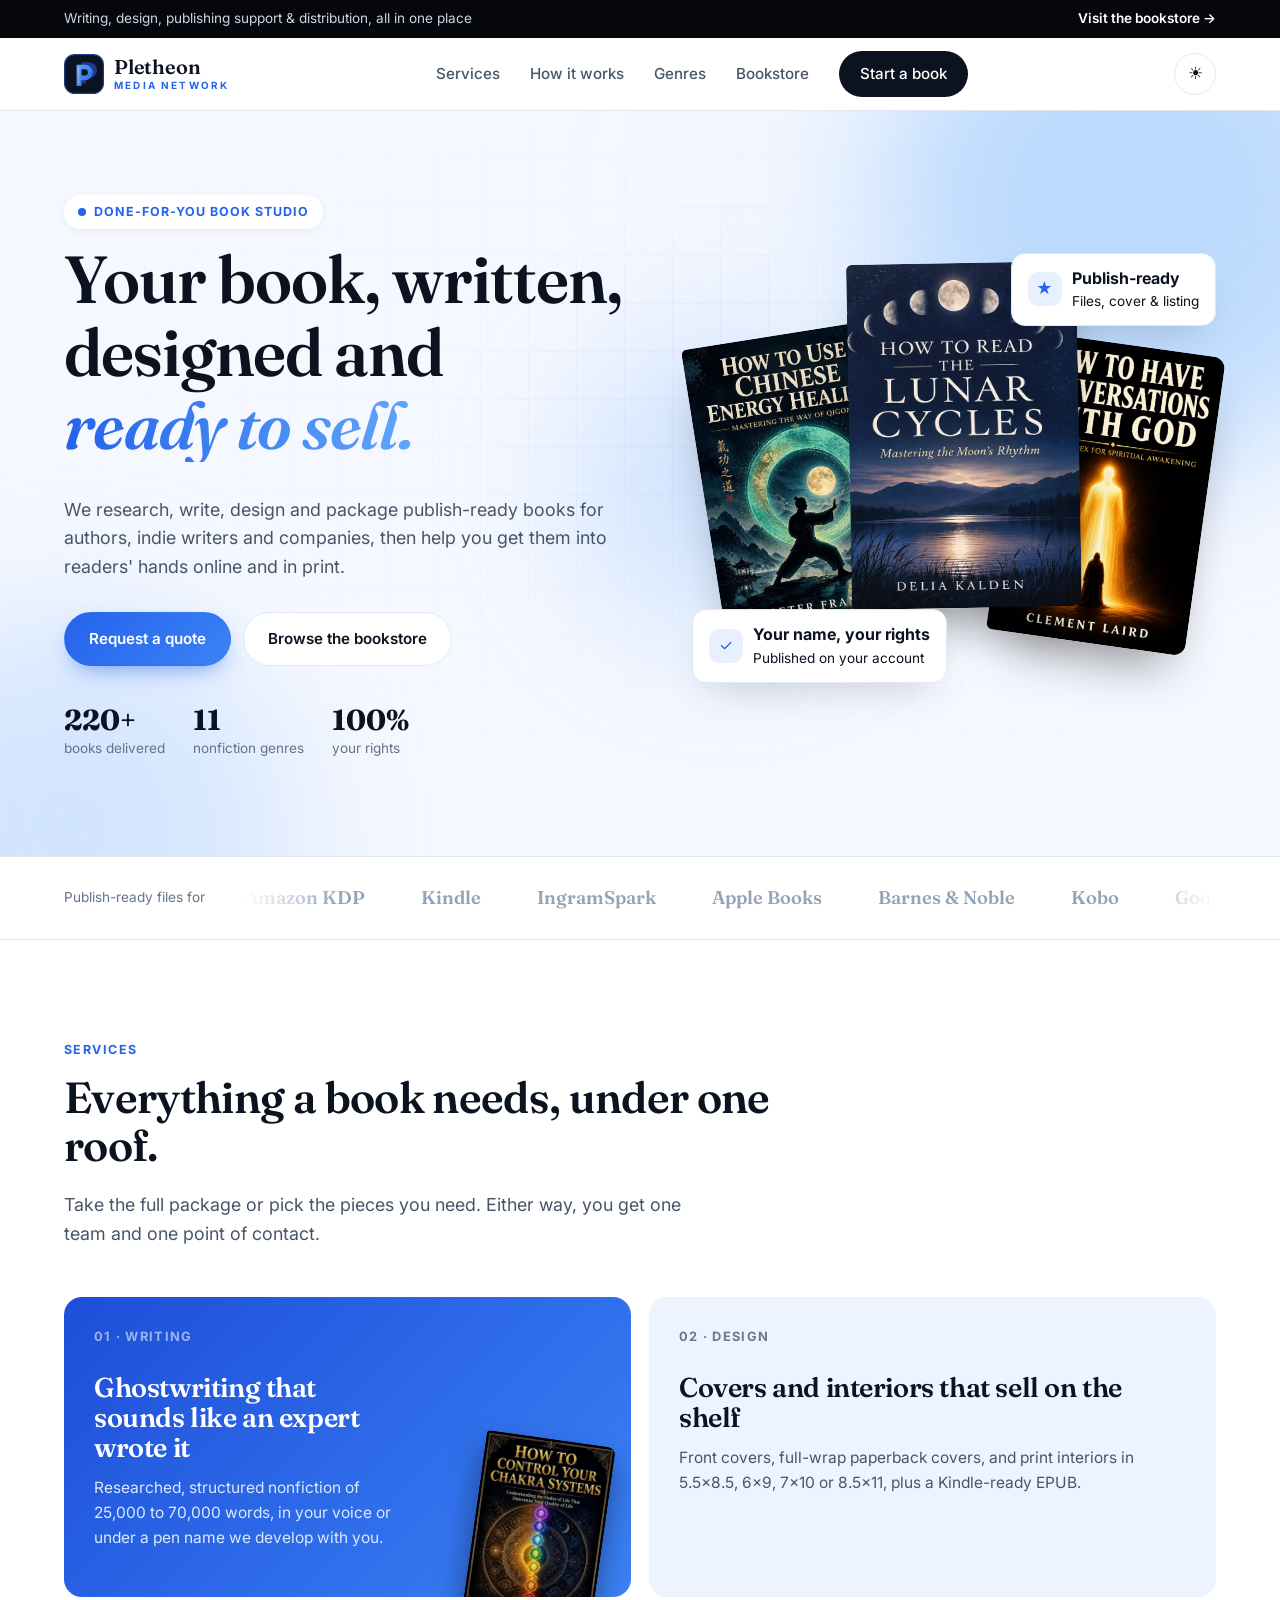
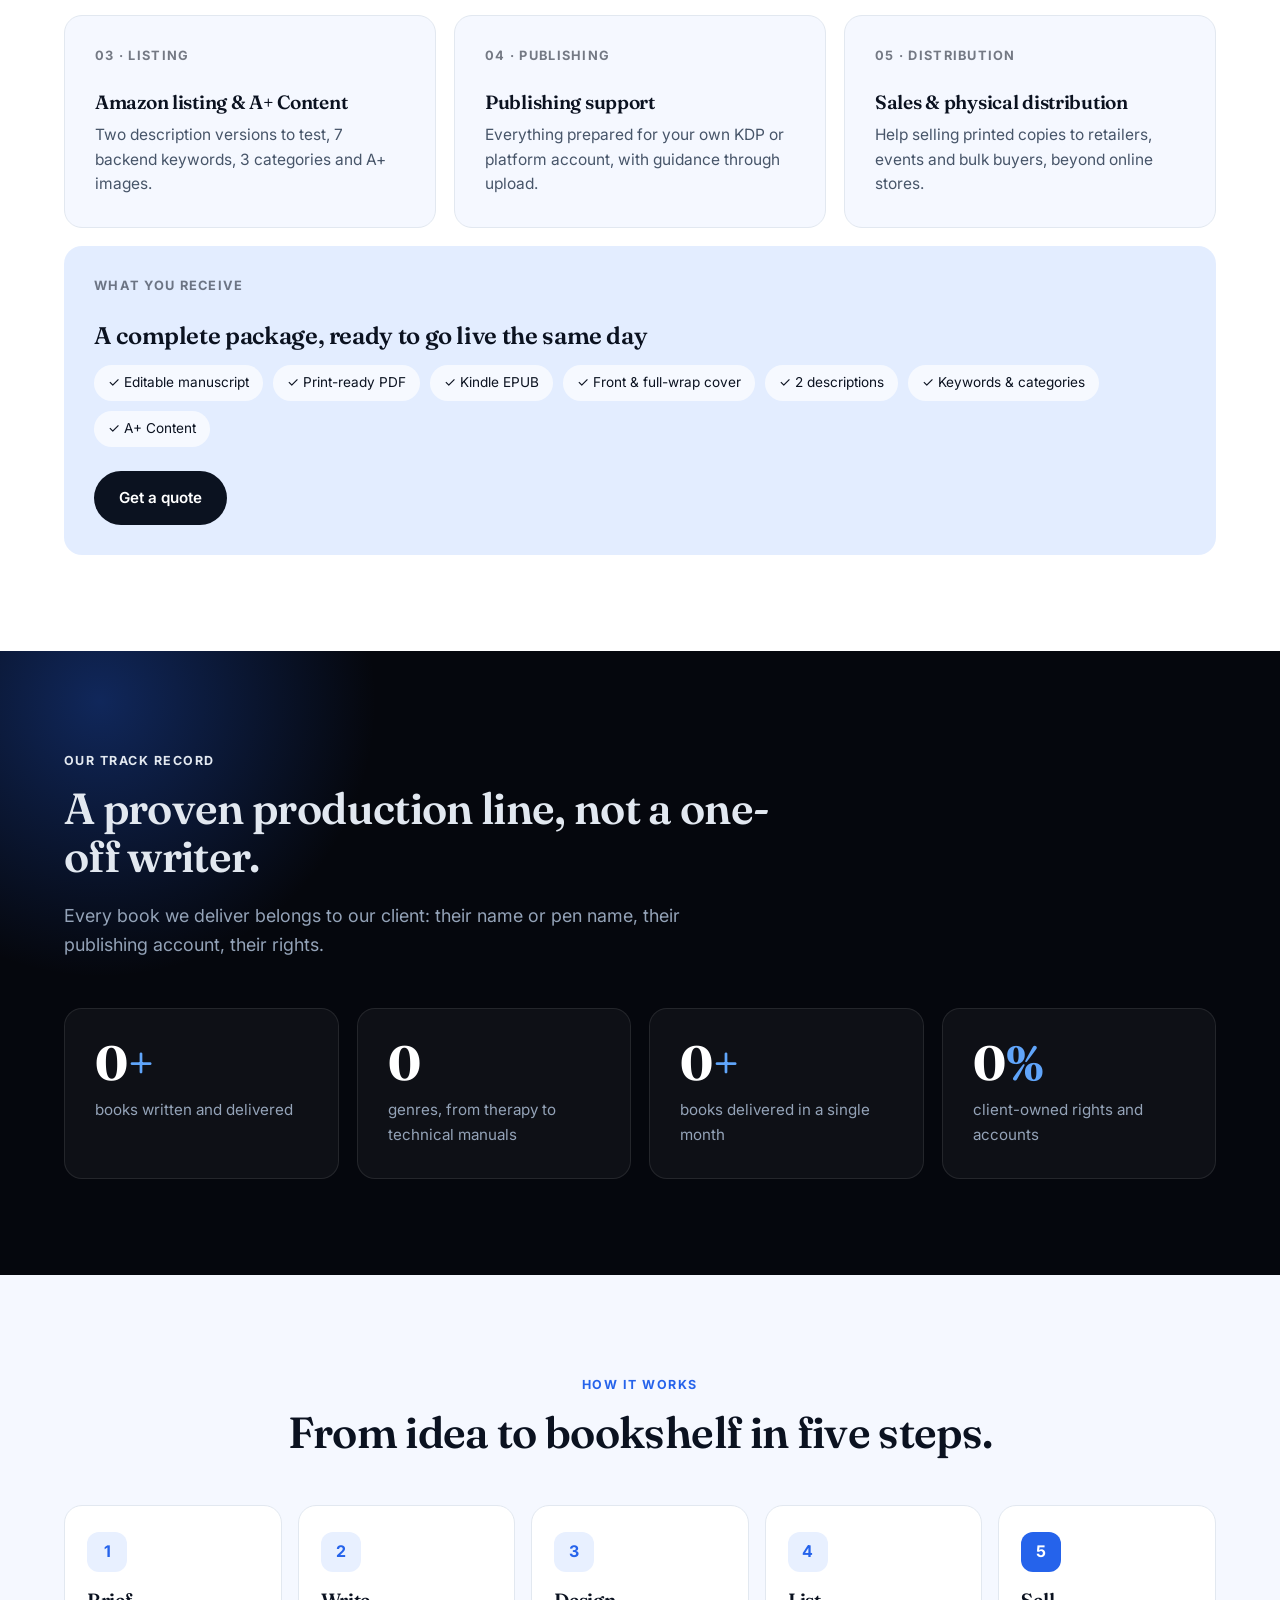
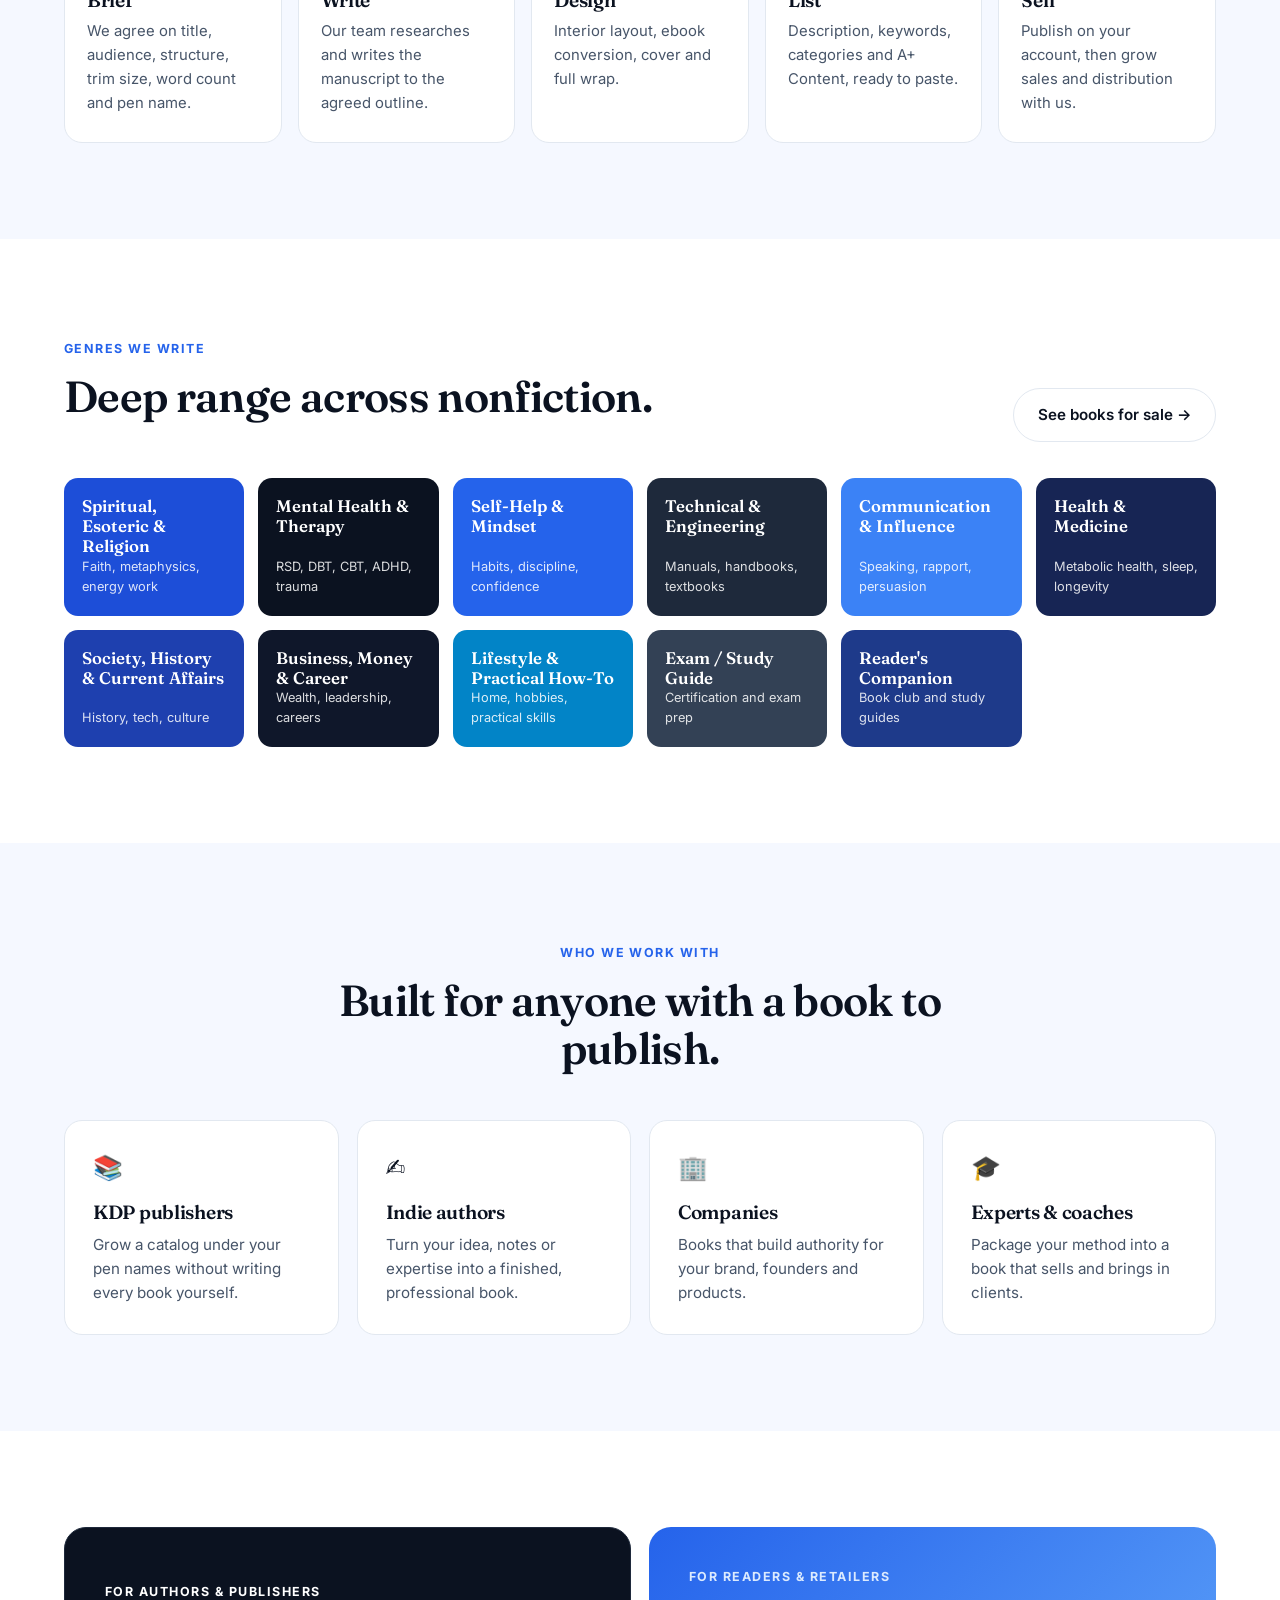
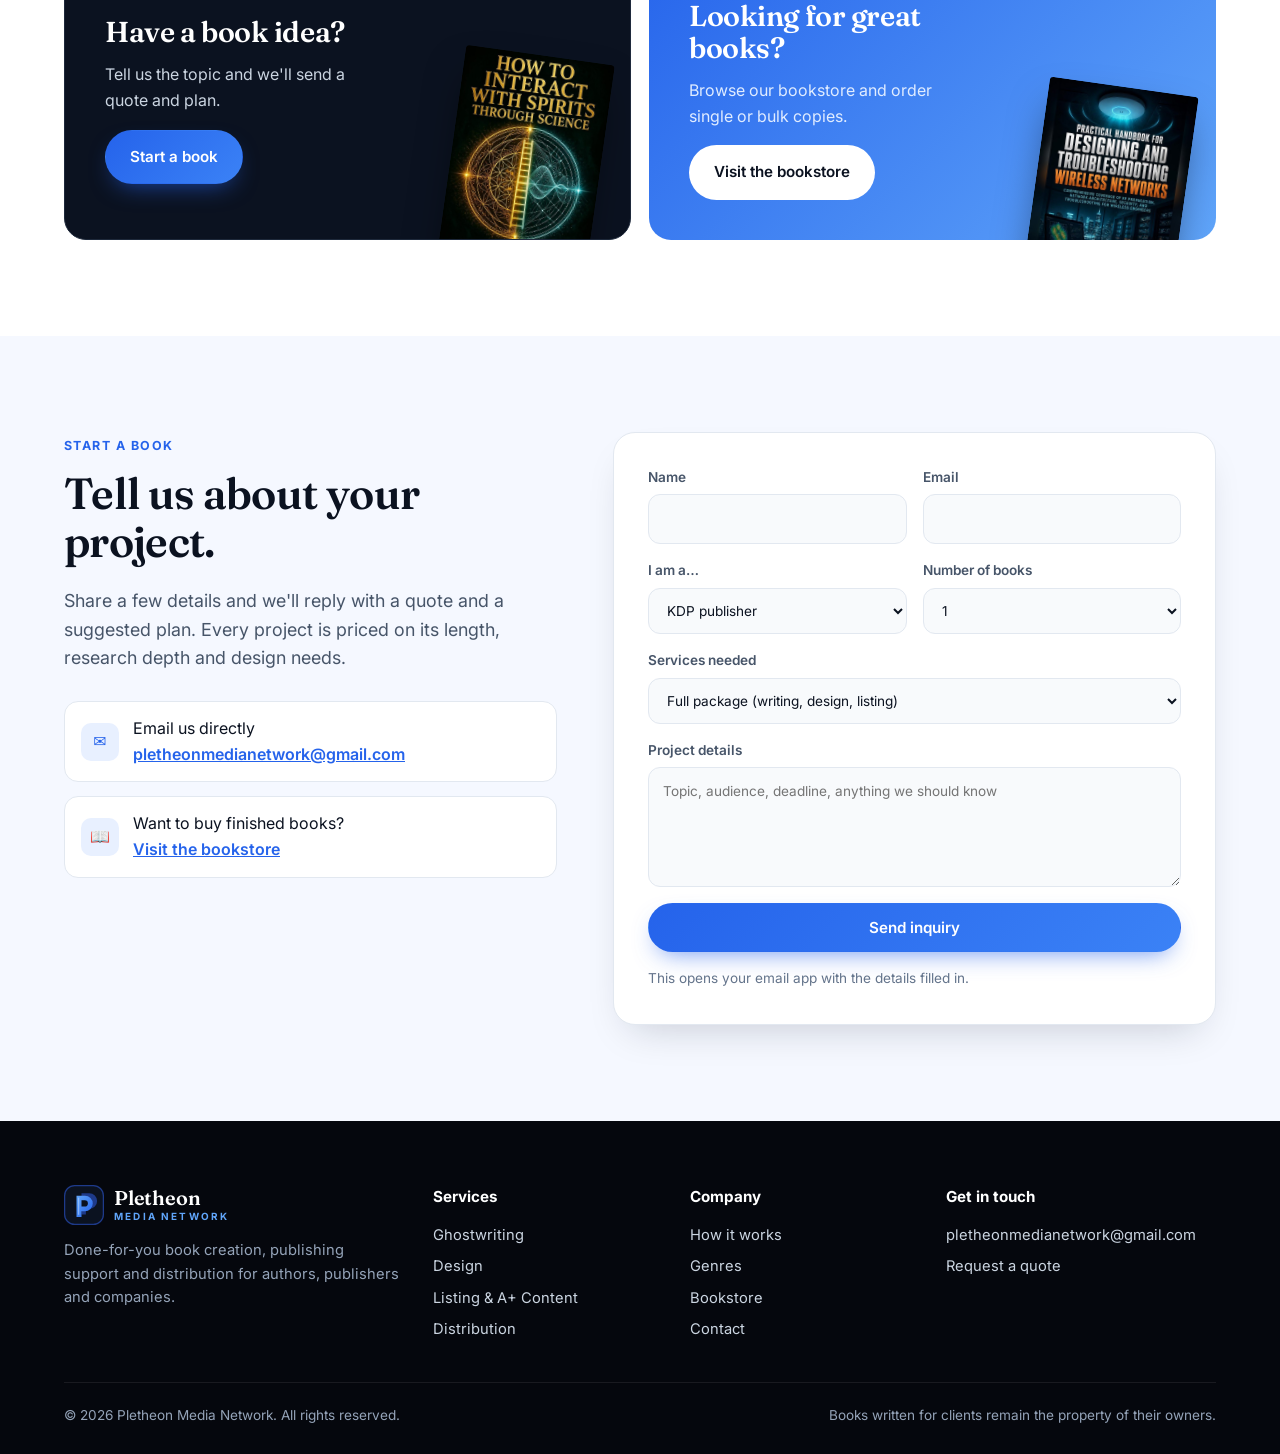
==== index.html @ ab019a37 "Pletheon Media Network website Services homepage (light/dark themes, animations) and a bookstore loc" ====
<!DOCTYPE html>
<html lang="en">
<head>
  <meta charset="utf-8">
  <meta name="viewport" content="width=device-width, initial-scale=1">
  <title>Pletheon Media Network | Done-for-you book creation, publishing &amp; distribution</title>
  <meta name="description" content="Pletheon Media Network writes, designs and prepares publish-ready books for authors, indie writers and companies, then helps sell and distribute them in print and online.">
  <link rel="icon" type="image/svg+xml" href="assets/logo.svg">
  <link rel="preconnect" href="https://fonts.googleapis.com">
  <link rel="preconnect" href="https://fonts.gstatic.com" crossorigin>
  <link href="https://fonts.googleapis.com/css2?family=Fraunces:ital,opsz,wght@0,9..144,500;0,9..144,600;1,9..144,500&family=Inter:wght@400;500;600;700&display=swap" rel="stylesheet">
  <script>(function(){try{var t=localStorage.getItem("pmn-theme");if(t)document.documentElement.setAttribute("data-theme",t);}catch(e){}})();</script>
  <link rel="stylesheet" href="assets/style.css?v=4">
</head>
<body>
<div class="topbar">
  <div class="wrap">
    <span>Writing, design, publishing support &amp; distribution, all in one place</span>
    <span class="hide-sm"><a href="books.html">Visit the bookstore →</a></span>
  </div>
</div>
<header class="site-header">
  <div class="wrap">
    <a class="brand" href="index.html"><img class="brand-logo" src="assets/logo.svg" alt="" width="40" height="40"><span class="brand-text"><b>Pletheon</b><small>Media Network</small></span></a>
    <nav class="nav">
      <a href="#services">Services</a>
      <a href="#process">How it works</a>
      <a href="#genres">Genres</a>
      <a href="books.html">Bookstore</a>
      <a class="btn btn-primary" href="#contact">Start a book</a>
    </nav>
    <div class="header-actions"><button class="theme-toggle" type="button" aria-label="Switch light or dark theme" title="Switch theme"><span class="sun">☀</span><span class="moon">☾</span></button><button class="menu-btn" aria-label="Open menu" aria-expanded="false">☰</button></div>
  </div>
</header>

<main>
  <section class="hero">
    <div class="hero-grid-bg"></div><span class="blob b1"></span><span class="blob b2"></span><span class="blob b3"></span>
    <div class="wrap hero-grid">
      <div>
        <span class="eyebrow pill"><span class="dot"></span>Done-for-you book studio</span>
        <h1>Your book, written, designed and <span class="accent">ready to sell.</span></h1>
        <p class="lead">We research, write, design and package publish-ready books for authors, indie writers and companies, then help you get them into readers' hands online and in print.</p>
        <div class="hero-actions">
          <a class="btn btn-coral" href="#contact">Request a quote</a>
          <a class="btn btn-light" href="books.html">Browse the bookstore</a>
        </div>
        <div class="hero-proof">
          <div><b><span data-count="220">220</span>+</b><span>books delivered</span></div>
          <div><b><span data-count="11">11</span></b><span>nonfiction genres</span></div>
          <div><b><span data-count="100">100</span>%</b><span>your rights</span></div>
        </div>
      </div>
      <div class="cover-stack" id="hero-covers">
        <div class="float-card float-b"><span class="ic">★</span><div><b>Publish-ready</b>Files, cover &amp; listing</div></div>
        <div class="float-card float-a"><span class="ic">✓</span><div><b>Your name, your rights</b>Published on your account</div></div>
      </div>
    </div>
  </section>

  <div class="platforms">
    <div class="wrap">
      <span class="label">Publish-ready files for</span>
      <div class="marquee"><div class="track"><span>Amazon KDP</span><span>Kindle</span><span>IngramSpark</span><span>Apple Books</span><span>Barnes &amp; Noble</span><span>Kobo</span><span>Google Play Books</span></div><div class="track" aria-hidden="true"><span>Amazon KDP</span><span>Kindle</span><span>IngramSpark</span><span>Apple Books</span><span>Barnes &amp; Noble</span><span>Kobo</span><span>Google Play Books</span></div></div>
    </div>
  </div>

  <section id="services">
    <div class="wrap">
      <div class="section-head">
        <span class="eyebrow">Services</span>
        <h2>Everything a book needs, under one roof.</h2>
        <p class="lead">Take the full package or pick the pieces you need. Either way, you get one team and one point of contact.</p>
      </div>
      <div class="bento">
        <div class="tile t1">
          <div class="tile-copy">
            <span class="num">01 · WRITING</span>
            <h3 style="font-size:1.7rem">Ghostwriting that sounds like an expert wrote it</h3>
            <p>Researched, structured nonfiction of 25,000 to 70,000 words, in your voice or under a pen name we develop with you.</p>
          </div>
          <div class="mini-covers" id="mini-covers"></div>
        </div>
        <div class="tile t2">
          <span class="num">02 · DESIGN</span>
          <h3 style="font-size:1.7rem">Covers and interiors that sell on the shelf</h3>
          <p>Front covers, full-wrap paperback covers, and print interiors in 5.5×8.5, 6×9, 7×10 or 8.5×11, plus a Kindle-ready EPUB.</p>
        </div>
        <div class="tile t3">
          <span class="num">03 · LISTING</span>
          <h3>Amazon listing &amp; A+ Content</h3>
          <p>Two description versions to test, 7 backend keywords, 3 categories and A+ images.</p>
        </div>
        <div class="tile t4">
          <span class="num">04 · PUBLISHING</span>
          <h3>Publishing support</h3>
          <p>Everything prepared for your own KDP or platform account, with guidance through upload.</p>
        </div>
        <div class="tile t5">
          <span class="num">05 · DISTRIBUTION</span>
          <h3>Sales &amp; physical distribution</h3>
          <p>Help selling printed copies to retailers, events and bulk buyers, beyond online stores.</p>
        </div>
        <div class="tile t6">
          <div>
            <span class="num">WHAT YOU RECEIVE</span>
            <h3 style="font-size:1.5rem;margin:0">A complete package, ready to go live the same day</h3>
            <div class="check-row">
              <span>✓ Editable manuscript</span><span>✓ Print-ready PDF</span><span>✓ Kindle EPUB</span><span>✓ Front &amp; full-wrap cover</span><span>✓ 2 descriptions</span><span>✓ Keywords &amp; categories</span><span>✓ A+ Content</span>
            </div>
          </div>
          <a class="btn btn-primary" href="#contact">Get a quote</a>
        </div>
      </div>
    </div>
  </section>

  <section class="section-dark" id="work">
    <div class="wrap">
      <div class="section-head">
        <span class="eyebrow" style="color:var(--gold)">Our track record</span>
        <h2>A proven production line, not a one-off writer.</h2>
        <p class="lead">Every book we deliver belongs to our client: their name or pen name, their publishing account, their rights.</p>
      </div>
      <div class="stats">
        <div class="stat"><b><span data-count="220">220</span><em>+</em></b><span>books written and delivered</span></div>
        <div class="stat"><b><span data-count="11">11</span></b><span>genres, from therapy to technical manuals</span></div>
        <div class="stat"><b><span data-count="30">30</span><em>+</em></b><span>books delivered in a single month</span></div>
        <div class="stat"><b><span data-count="100">100</span><em>%</em></b><span>client-owned rights and accounts</span></div>
      </div>
    </div>
  </section>

  <section class="section-cream" id="process">
    <div class="wrap">
      <div class="section-head center">
        <span class="eyebrow">How it works</span>
        <h2>From idea to bookshelf in five steps.</h2>
      </div>
      <div class="steps">
        <div class="step"><div class="n">1</div><h3>Brief</h3><p>We agree on title, audience, structure, trim size, word count and pen name.</p></div>
        <div class="step"><div class="n">2</div><h3>Write</h3><p>Our team researches and writes the manuscript to the agreed outline.</p></div>
        <div class="step"><div class="n">3</div><h3>Design</h3><p>Interior layout, ebook conversion, cover and full wrap.</p></div>
        <div class="step"><div class="n">4</div><h3>List</h3><p>Description, keywords, categories and A+ Content, ready to paste.</p></div>
        <div class="step"><div class="n">5</div><h3>Sell</h3><p>Publish on your account, then grow sales and distribution with us.</p></div>
      </div>
    </div>
  </section>

  <section id="genres">
    <div class="wrap">
      <div class="head-row">
        <div class="section-head">
          <span class="eyebrow">Genres we write</span>
          <h2>Deep range across nonfiction.</h2>
        </div>
        <a class="btn btn-light" href="books.html">See books for sale →</a>
      </div>
      <div class="collection" id="collection"></div>
    </div>
  </section>

  <section class="section-cream">
    <div class="wrap">
      <div class="section-head center">
        <span class="eyebrow">Who we work with</span>
        <h2>Built for anyone with a book to publish.</h2>
      </div>
      <div class="audience">
        <div class="aud"><div class="ic">📚</div><h3>KDP publishers</h3><p>Grow a catalog under your pen names without writing every book yourself.</p></div>
        <div class="aud"><div class="ic">✍️</div><h3>Indie authors</h3><p>Turn your idea, notes or expertise into a finished, professional book.</p></div>
        <div class="aud"><div class="ic">🏢</div><h3>Companies</h3><p>Books that build authority for your brand, founders and products.</p></div>
        <div class="aud"><div class="ic">🎓</div><h3>Experts &amp; coaches</h3><p>Package your method into a book that sells and brings in clients.</p></div>
      </div>
    </div>
  </section>

  <section>
    <div class="wrap promos">
      <div class="promo promo-a">
        <span class="eyebrow" style="color:var(--gold)">For authors &amp; publishers</span>
        <h3>Have a book idea?</h3>
        <p>Tell us the topic and we'll send a quote and plan.</p>
        <div><a class="btn btn-coral" href="#contact">Start a book</a></div>
        <img id="promo-a-img" alt="">
      </div>
      <div class="promo promo-b">
        <span class="eyebrow">For readers &amp; retailers</span>
        <h3>Looking for great books?</h3>
        <p>Browse our bookstore and order single or bulk copies.</p>
        <div><a class="btn btn-primary" href="books.html">Visit the bookstore</a></div>
        <img id="promo-b-img" alt="">
      </div>
    </div>
  </section>

  <section class="section-cream" id="contact">
    <div class="wrap contact-grid">
      <div>
        <span class="eyebrow">Start a book</span>
        <h2>Tell us about your project.</h2>
        <p class="lead">Share a few details and we'll reply with a quote and a suggested plan. Every project is priced on its length, research depth and design needs.</p>
        <ul class="contact-points">
          <li><span class="ic">✉</span><div>Email us directly<br><a class="js-email" href="#">email</a></div></li>
          <li><span class="ic">📖</span><div>Want to buy finished books?<br><a href="books.html">Visit the bookstore</a></div></li>
        </ul>
      </div>
      <form class="inquiry" id="inquiry">
        <div class="row2">
          <label>Name<input name="name" required autocomplete="name"></label>
          <label>Email<input name="email" type="email" required autocomplete="email"></label>
        </div>
        <div class="row2">
          <label>I am a…
            <select name="type"><option>KDP publisher</option><option>Indie author</option><option>Company</option><option>Expert / coach</option><option>Other</option></select>
          </label>
          <label>Number of books
            <select name="count"><option>1</option><option>2–5</option><option>6–20</option><option>20+</option></select>
          </label>
        </div>
        <label>Services needed
          <select name="service"><option>Full package (writing, design, listing)</option><option>Writing only</option><option>Design and formatting only</option><option>Sales and distribution</option><option>Not sure yet</option></select>
        </label>
        <label>Project details<textarea name="message" placeholder="Topic, audience, deadline, anything we should know"></textarea></label>
        <button class="btn btn-coral" type="submit">Send inquiry</button>
        <p class="form-note">This opens your email app with the details filled in.</p>
      </form>
    </div>
  </section>
</main>

<footer class="site-footer">
  <div class="wrap">
    <div class="foot-grid">
      <div>
        <a class="brand" href="index.html"><img class="brand-logo" src="assets/logo.svg" alt="" width="40" height="40"><span class="brand-text"><b>Pletheon</b><small>Media Network</small></span></a>
        <p>Done-for-you book creation, publishing support and distribution for authors, publishers and companies.</p>
      </div>
      <div><h4>Services</h4><ul><li><a href="#services">Ghostwriting</a></li><li><a href="#services">Design</a></li><li><a href="#services">Listing &amp; A+ Content</a></li><li><a href="#services">Distribution</a></li></ul></div>
      <div><h4>Company</h4><ul><li><a href="#process">How it works</a></li><li><a href="#genres">Genres</a></li><li><a href="books.html">Bookstore</a></li><li><a href="#contact">Contact</a></li></ul></div>
      <div><h4>Get in touch</h4><ul><li><a class="js-email" href="#">email</a></li><li><a href="#contact">Request a quote</a></li></ul></div>
    </div>
    <div class="foot-bottom"><span>© <span class="js-year"></span> Pletheon Media Network. All rights reserved.</span><span>Books written for clients remain the property of their owners.</span></div>
  </div>
</footer>

<script src="assets/featured.js?v=4"></script>
<script src="assets/site.js?v=4"></script>
</body>
</html>
---- assets/style.css ----
:root {
  --ink: #0b1220;
  --ink-soft: #475569;
  --muted: #64748b;
  --bg: #ffffff;
  --card: #ffffff;
  --surface: #f5f8ff;
  --line: #e2e8f0;
  --blue: #2563eb;
  --blue-dark: #1d4ed8;
  --blue-soft: #e8f0ff;
  --sky: #60a5fa;
  --tint1: #eef4ff;
  --tint2: #e3edff;
  --night: #05070d;
  --header-bg: rgba(255,255,255,.88);
  --field: #f8fafc;
  --btn-dark: #0b1220;
  --btn-dark-ink: #ffffff;
  --radius: 18px;
  --serif: "Fraunces", Georgia, "Times New Roman", serif;
  --sans: "Inter", system-ui, -apple-system, "Segoe UI", Roboto, sans-serif;
  --max: 1200px;
  --shadow: 0 18px 40px -18px rgba(15, 23, 42, .22);
  color-scheme: light;
}
[data-theme="dark"] {
  --ink: #f1f5f9;
  --ink-soft: #cbd5e1;
  --muted: #94a3b8;
  --bg: #05070d;
  --card: #0d1424;
  --surface: #0a101d;
  --line: #1e293b;
  --blue: #3b82f6;
  --blue-dark: #2563eb;
  --blue-soft: rgba(59,130,246,.14);
  --sky: #93c5fd;
  --tint1: #0f1a30;
  --tint2: #111f3a;
  --night: #000000;
  --header-bg: rgba(5,7,13,.85);
  --field: #0a101d;
  --btn-dark: #ffffff;
  --btn-dark-ink: #0b1220;
  --shadow: 0 18px 40px -18px rgba(0,0,0,.7);
  color-scheme: dark;
}
* { box-sizing: border-box; }
html { scroll-behavior: smooth; }
body { transition: background .3s, color .3s; margin: 0; font-family: var(--sans); color: var(--ink); background: var(--bg); line-height: 1.6; -webkit-font-smoothing: antialiased; }
img { max-width: 100%; display: block; }
a { color: inherit; }
.wrap { max-width: var(--max); margin: 0 auto; padding: 0 24px; }
h1, h2, h3 { font-family: var(--serif); font-weight: 600; line-height: 1.1; margin: 0 0 .5em; letter-spacing: -0.015em; }
h1 { font-size: clamp(2.5rem, 5.2vw, 4.4rem); }
h2 { font-size: clamp(1.9rem, 3.4vw, 2.8rem); }
h3 { font-size: 1.2rem; }
p { margin: 0 0 1em; }
.eyebrow { display: inline-flex; align-items: center; gap: 8px; font-size: .78rem; letter-spacing: .12em; text-transform: uppercase; color: var(--blue); font-weight: 700; margin-bottom: 14px; }
.eyebrow.pill { background: var(--card); padding: 7px 14px; border-radius: 999px; box-shadow: 0 2px 10px rgba(0,0,0,.05); letter-spacing: .08em; }
.eyebrow .dot { width: 8px; height: 8px; border-radius: 50%; background: var(--blue); }
.lead { font-size: 1.12rem; color: var(--ink-soft); max-width: 620px; }
.accent { color: var(--blue); font-style: italic; }

/* top bar + header */
.topbar { background: var(--night); color: #cbd5e1; font-size: .85rem; }
.topbar .wrap { display: flex; justify-content: space-between; gap: 16px; padding-top: 8px; padding-bottom: 8px; }
.topbar a { color: #fff; font-weight: 600; text-decoration: none; }
.site-header { position: sticky; top: 0; z-index: 30; background: var(--header-bg); backdrop-filter: blur(10px); border-bottom: 1px solid var(--line); }
.site-header .wrap { display: flex; align-items: center; justify-content: space-between; height: 72px; gap: 20px; }
.brand { display: flex; align-items: center; gap: 10px; text-decoration: none; font-family: var(--serif); font-weight: 600; font-size: 1.18rem; white-space: nowrap; }
.brand-mark { width: 36px; height: 36px; border-radius: 10px; background: var(--blue); color: #fff; display: grid; place-items: center; font-size: 1.05rem; }
.nav { display: flex; align-items: center; gap: 30px; }
.nav a { text-decoration: none; color: var(--ink-soft); font-size: .95rem; font-weight: 500; }
.nav a:hover, .nav a[aria-current="page"] { color: var(--blue); }
.menu-btn { display: none; background: none; border: 1px solid var(--line); border-radius: 10px; padding: 8px 11px; font: inherit; cursor: pointer; }

.btn { display: inline-flex; align-items: center; justify-content: center; gap: 8px; padding: 14px 24px; border-radius: 999px; font-weight: 600; font-size: .95rem; text-decoration: none; border: 1px solid transparent; cursor: pointer; transition: transform .15s, background .15s, color .15s, border-color .15s; font-family: var(--sans); }
.btn:hover { transform: translateY(-1px); }
.btn-primary { background: var(--btn-dark); color: var(--btn-dark-ink); }
.btn-primary:hover { background: var(--blue); color: #fff; }
.btn-coral { background: linear-gradient(135deg, var(--blue), #3b82f6); color: #fff; box-shadow: 0 10px 24px -10px rgba(37,99,235,.7); }
.btn-coral:hover { background: var(--blue-dark); }
.btn-light { background: var(--card); color: var(--ink); border-color: var(--line); }
.btn-light:hover { border-color: var(--ink); }
.btn-ghost { border-color: var(--ink); color: var(--ink); background: transparent; }
.btn-ghost:hover { background: var(--ink); color: var(--bg); }
.btn-sm { padding: 9px 16px; font-size: .85rem; }
.nav .btn { color: var(--btn-dark-ink); padding: 10px 20px; }

/* hero */
.hero { position: relative; overflow: hidden; background:
  radial-gradient(900px 500px at 85% 10%, var(--tint1) 0%, transparent 60%),
  radial-gradient(700px 500px at 0% 100%, var(--blue-soft) 0%, transparent 60%),
  var(--surface); padding: 84px 0 96px; }
.hero-grid { display: grid; grid-template-columns: 1.05fr .95fr; gap: 48px; align-items: center; }
.hero-actions { display: flex; gap: 12px; flex-wrap: wrap; margin-top: 30px; }
.hero-proof { display: flex; gap: 28px; margin-top: 40px; flex-wrap: wrap; }
.hero-proof div b { display: block; font-family: var(--serif); font-size: 1.8rem; line-height: 1; }
.hero-proof div span { font-size: .85rem; color: var(--muted); }
.cover-stack { position: relative; height: 470px; }
.cover-stack img { position: absolute; width: 200px; border-radius: 6px 12px 12px 6px; box-shadow: 0 30px 50px -20px rgba(0,0,0,.45), inset 4px 0 0 rgba(0,0,0,.15); transition: transform .3s; }
.cover-stack img:nth-child(1) { left: 2%; top: 90px; transform: rotate(-9deg); z-index: 1; }
.cover-stack img:nth-child(2) { left: 30%; top: 20px; transform: rotate(-1deg); z-index: 3; width: 230px; }
.cover-stack img:nth-child(3) { right: 2%; top: 100px; transform: rotate(8deg); z-index: 2; }
.cover-stack:hover img:nth-child(1) { transform: rotate(-12deg) translateX(-10px); }
.cover-stack:hover img:nth-child(3) { transform: rotate(11deg) translateX(10px); }
.float-card { position: absolute; z-index: 5; background: var(--card); border: 1px solid var(--line); border-radius: 14px; padding: 12px 16px; box-shadow: var(--shadow); font-size: .85rem; display: flex; align-items: center; gap: 10px; }
.float-card b { font-size: 1rem; display: block; }
.float-card .ic { width: 34px; height: 34px; border-radius: 10px; display: grid; place-items: center; font-size: 1rem; }
.float-a { left: 0; bottom: 30px; }
.float-a .ic { background: var(--blue-soft); color: var(--blue); }
.float-b { right: 0; top: 10px; }
.float-b .ic { background: var(--blue-soft); color: var(--blue); }

/* platform strip */
.platforms { border-bottom: 1px solid var(--line); border-top: 1px solid var(--line); background: var(--bg); overflow: hidden; }
.platforms .wrap { display: flex; align-items: center; gap: 40px; justify-content: space-between; padding-top: 26px; padding-bottom: 26px; flex-wrap: wrap; }
.platforms span.label { font-size: .85rem; color: var(--muted); }
.platforms .logos { display: flex; gap: 40px; flex-wrap: wrap; font-family: var(--serif); font-size: 1.15rem; color: #9aa0a6; font-weight: 600; }

/* sections */
section { padding: 96px 0; }
.section-cream { background: var(--surface); }
.section-dark { background: var(--night); color: #e2e8f0; }
.section-dark .lead, .section-dark p { color: #94a3b8; }
.section-head { max-width: 720px; margin-bottom: 48px; }
.section-head.center { text-align: center; margin-left: auto; margin-right: auto; }
.section-head.center .lead { margin: 0 auto; }
.head-row { display: flex; justify-content: space-between; align-items: end; gap: 24px; margin-bottom: 36px; flex-wrap: wrap; }
.head-row .section-head { margin-bottom: 0; }

/* bento services */
.bento { display: grid; grid-template-columns: repeat(6, 1fr); gap: 18px; }
.tile { border-radius: var(--radius); padding: 30px; position: relative; overflow: hidden; }
.tile p { color: var(--ink-soft); margin: 0; font-size: .97rem; }
.tile .num { font-size: .8rem; font-weight: 700; letter-spacing: .1em; opacity: .55; margin-bottom: 26px; display: block; }
.t1 { grid-column: span 3; background: linear-gradient(135deg, #1d4ed8, #3b82f6); color: #fff; min-height: 300px; }
.t1 p { color: #dbeafe; }
.t1 .mini-covers { position: absolute; right: 28px; bottom: -36px; transform: rotate(8deg); }
.t1 .mini-covers img { width: 130px; border-radius: 4px 8px 8px 4px; box-shadow: 0 18px 30px rgba(0,0,0,.4); }
.t1 .mini-covers img:nth-child(n+2) { display: none; }
.t1 .tile-copy { max-width: 60%; }
.t2 { grid-column: span 3; background: var(--tint1); }
.t3, .t4, .t5 { grid-column: span 2; background: var(--surface); border: 1px solid var(--line); }
.t6 { grid-column: span 6; background: var(--tint2); display: flex; justify-content: space-between; align-items: center; gap: 24px; flex-wrap: wrap; }
.check-row { display: flex; flex-wrap: wrap; gap: 10px; margin-top: 16px; }
.check-row span { background: rgba(255,255,255,.7); border-radius: 999px; padding: 7px 14px; font-size: .85rem; }

/* stats */
.stats { display: grid; grid-template-columns: repeat(4, 1fr); gap: 18px; }
.stat { padding: 30px; border-radius: var(--radius); background: rgba(255,255,255,.04); border: 1px solid rgba(255,255,255,.09); }
.stat b { display: block; font-family: var(--serif); font-size: 3rem; color: #fff; line-height: 1; margin-bottom: 10px; }
.stat b em { color: var(--sky); font-style: normal; }
.stat span { color: #94a3b8; font-size: .95rem; }

/* steps */
.steps { display: grid; grid-template-columns: repeat(5, 1fr); gap: 16px; }
.step { background: var(--card); border: 1px solid var(--line); border-radius: var(--radius); padding: 26px 22px; }
.step .n { width: 40px; height: 40px; border-radius: 12px; background: var(--blue-soft); color: var(--blue); font-weight: 700; display: grid; place-items: center; margin-bottom: 18px; }
.step:nth-child(2) .n { background: var(--blue-soft); color: var(--blue); }
.step:nth-child(3) .n { background: var(--blue-soft); color: var(--blue); }
.step:nth-child(4) .n { background: var(--blue-soft); color: var(--blue); }
.step:nth-child(5) .n { background: var(--blue); color: #fff; }
.step p { color: var(--ink-soft); font-size: .93rem; margin: 0; }

/* genre collection tiles */
.collection { display: grid; grid-template-columns: repeat(auto-fill, minmax(180px, 1fr)); gap: 14px; }
.coll { border-radius: 14px; padding: 18px; color: #fff; min-height: 104px; display: flex; flex-direction: column; justify-content: space-between; text-decoration: none; transition: transform .15s; }
.coll:hover { transform: translateY(-3px); }
.coll b { font-family: var(--serif); font-size: 1.05rem; line-height: 1.2; font-weight: 600; }
.coll span { font-size: .8rem; opacity: .85; }

/* audience cards */
.audience { display: grid; grid-template-columns: repeat(4, 1fr); gap: 18px; }
.aud { border-radius: var(--radius); padding: 28px; background: var(--card); border: 1px solid var(--line); }
.aud .ic { font-size: 1.5rem; margin-bottom: 14px; }
.aud p { color: var(--ink-soft); font-size: .95rem; margin: 0; }

/* promo pair */
.promos { display: grid; grid-template-columns: 1fr 1fr; gap: 18px; }
.promo { border-radius: 22px; padding: 40px; position: relative; overflow: hidden; min-height: 240px; display: flex; flex-direction: column; justify-content: center; }
.promo h3 { font-size: 1.8rem; max-width: 60%; }
.promo p { max-width: 58%; }
.promo img { position: absolute; right: 30px; bottom: -40px; width: 150px; border-radius: 4px; transform: rotate(8deg); box-shadow: 0 20px 40px -10px rgba(0,0,0,.5); }
.promo-a { background: #0b1220; color: #fff; border: 1px solid #1e293b; }
.promo-a p { color: #cbd5e1; }
.promo-b { background: linear-gradient(135deg, #2563eb, #60a5fa); color: #fff; }
.promo-b .eyebrow { color: #dbeafe; }
.promo-b .btn-primary { background: #fff; color: #0b1220; }
.promo-b p { color: #e0ecff; }

/* contact */
.contact-grid { display: grid; grid-template-columns: .9fr 1.1fr; gap: 56px; align-items: start; }
form.inquiry { background: var(--card); border-radius: 22px; padding: 34px; display: grid; gap: 16px; box-shadow: var(--shadow); border: 1px solid var(--line); }
.row2 { display: grid; grid-template-columns: 1fr 1fr; gap: 16px; }
label { font-size: .85rem; font-weight: 600; display: grid; gap: 6px; color: var(--ink-soft); }
input, select, textarea { font: inherit; font-weight: 400; padding: 13px 14px; border: 1px solid var(--line); border-radius: 12px; background: var(--field); color: var(--ink); width: 100%; }
input:focus, select:focus, textarea:focus { outline: 2px solid var(--blue); outline-offset: 1px; background: var(--card); }
textarea { min-height: 120px; resize: vertical; }
.form-note { font-size: .85rem; color: var(--muted); margin: 0; }
.contact-points { list-style: none; padding: 0; margin: 28px 0 0; display: grid; gap: 14px; }
.contact-points li { display: flex; gap: 14px; align-items: center; background: var(--card); border: 1px solid var(--line); border-radius: 14px; padding: 14px 16px; }
.contact-points .ic { width: 38px; height: 38px; border-radius: 10px; background: var(--blue-soft); color: var(--blue); display: grid; place-items: center; flex: none; }
.contact-points a { color: var(--blue); font-weight: 600; word-break: break-all; }

/* ===== bookstore ===== */
.store-banner { padding: 40px 0 0; }
.banner { background: linear-gradient(120deg, #05070d 0%, #0b1a3a 55%, #1d4ed8 100%); color: #fff; border-radius: 26px; padding: 56px; display: grid; grid-template-columns: 1.1fr .9fr; gap: 32px; align-items: center; position: relative; overflow: hidden; }
.banner::before { content: ""; position: absolute; width: 420px; height: 420px; border-radius: 50%; background: rgba(255,255,255,.06); right: -120px; top: -160px; }
.banner .eyebrow { color: var(--sky); }
.banner p { color: #cbd5e1; }
.banner-search { display: flex; background: #fff; color: #0b1220; border-radius: 999px; padding: 6px; margin-top: 22px; max-width: 480px; }
.banner-search input { border: none; background: transparent; padding: 10px 16px; }
.banner-search input:focus { outline: none; }
.banner-covers { position: relative; height: 290px; }
.banner-covers img { position: absolute; width: 150px; border-radius: 4px 10px 10px 4px; box-shadow: 0 24px 40px -16px rgba(0,0,0,.6); }
.banner-covers img:nth-child(1) { left: 0; top: 50px; transform: rotate(-8deg); }
.banner-covers img:nth-child(2) { left: 32%; top: 0; z-index: 2; width: 170px; }
.banner-covers img:nth-child(3) { right: 0; top: 56px; transform: rotate(8deg); }

.rail-wrap { position: relative; }
.rail { display: flex; gap: 18px; overflow-x: auto; scroll-snap-type: x mandatory; padding: 6px 2px 18px; scrollbar-width: thin; }
.rail a, .rail button { flex: 0 0 auto; scroll-snap-align: start; }
.rail .rail-item { width: 150px; background: none; border: none; padding: 0; cursor: pointer; text-align: left; font: inherit; color: inherit; }
.rail .rail-item img { width: 150px; aspect-ratio: 2/3; object-fit: cover; border-radius: 4px 10px 10px 4px; box-shadow: 0 14px 26px -14px rgba(0,0,0,.5); transition: transform .2s; }
.rail .rail-item:hover img { transform: translateY(-4px); }
.rail .rail-item span { display: block; font-size: .85rem; font-weight: 600; margin-top: 10px; line-height: 1.3; }
.rail .rail-item small { color: var(--muted); font-size: .78rem; }
.rail-btns { display: flex; gap: 8px; }
.rail-btns button { width: 42px; height: 42px; border-radius: 50%; border: 1px solid var(--line); background: var(--card); color: var(--ink); cursor: pointer; font-size: 1.1rem; }

.toolbar { display: flex; gap: 12px; flex-wrap: wrap; align-items: center; margin-bottom: 16px; }
.toolbar input[type="search"] { flex: 1 1 320px; background: var(--card); border-radius: 999px; padding-left: 20px; }
.toolbar select { width: auto; background: var(--card); border-radius: 999px; }
.chips { display: flex; gap: 8px; flex-wrap: wrap; margin-bottom: 26px; }
.chip { border: 1px solid var(--line); background: var(--card); padding: 8px 16px; border-radius: 999px; font: inherit; font-size: .88rem; cursor: pointer; color: var(--ink-soft); font-weight: 500; }
.chip[aria-pressed="true"] { background: var(--blue); color: #fff; border-color: var(--blue); }
.result-count { color: var(--muted); font-size: .9rem; margin-bottom: 18px; }
.book-grid { display: grid; grid-template-columns: repeat(auto-fill, minmax(220px, 1fr)); gap: 26px; }
.book { display: flex; flex-direction: column; background: transparent; border-radius: var(--radius); transition: transform .2s; }
.book .shot { background: var(--surface); border-radius: var(--radius); padding: 22px 26px; display: grid; place-items: center; position: relative; }
.book:nth-child(4n+2) .shot { background: var(--blue-soft); }
.book:nth-child(4n+3) .shot { background: var(--tint1); }
.book:nth-child(4n+4) .shot { background: var(--tint2); }
.book .badge { position: absolute; top: 12px; left: 12px; background: var(--blue); color: #fff; font-size: .7rem; font-weight: 700; padding: 4px 10px; border-radius: 999px; letter-spacing: .04em; }
.cover-img { width: 100%; aspect-ratio: 2 / 3; object-fit: cover; border-radius: 3px 8px 8px 3px; box-shadow: 0 18px 30px -14px rgba(0,0,0,.5); transition: transform .2s; }
.book:hover .cover-img { transform: translateY(-5px) rotate(-1deg); }
.cover { aspect-ratio: 2 / 3; width: 100%; padding: 18px 14px; display: flex; flex-direction: column; justify-content: space-between; color: #fff; border-radius: 3px 8px 8px 3px; box-shadow: 0 18px 30px -14px rgba(0,0,0,.5); }
.cover .c-genre { font-size: .62rem; letter-spacing: .14em; text-transform: uppercase; opacity: .8; }
.cover .c-title { font-family: var(--serif); font-size: 1.05rem; line-height: 1.2; font-weight: 600; }
.cover .c-author { font-size: .72rem; letter-spacing: .08em; text-transform: uppercase; opacity: .9; }
.book-body { padding: 16px 4px 4px; display: flex; flex-direction: column; gap: 4px; flex: 1; }
.book-body .genre { font-size: .72rem; color: var(--blue); font-weight: 700; letter-spacing: .08em; text-transform: uppercase; }
.book-body h3 { font-size: 1.08rem; margin: 2px 0; line-height: 1.25; }
.book-body .by { font-size: .85rem; color: var(--muted); }
.book-body .sub { font-size: .86rem; color: var(--ink-soft); display: -webkit-box; -webkit-line-clamp: 2; -webkit-box-orient: vertical; overflow: hidden; }
.book-body .actions { display: flex; justify-content: space-between; align-items: center; margin-top: auto; padding-top: 12px; }
.book-body .actions .fmt { font-size: .78rem; color: var(--muted); }
.empty { padding: 48px; text-align: center; color: var(--muted); border: 1px dashed var(--line); border-radius: var(--radius); grid-column: 1 / -1; }

.perks { display: grid; grid-template-columns: repeat(4, 1fr); gap: 18px; }
.perk { display: flex; gap: 14px; align-items: center; padding: 20px; border-radius: 16px; background: var(--surface); }
.perk .ic { width: 44px; height: 44px; border-radius: 12px; background: var(--card); display: grid; place-items: center; font-size: 1.2rem; flex: none; }
.perk b { display: block; font-size: .95rem; }
.perk span { font-size: .82rem; color: var(--muted); }

dialog { background: var(--card); color: var(--ink); border: none; border-radius: 22px; padding: 0; max-width: 560px; width: calc(100% - 32px); box-shadow: 0 30px 80px rgba(0,0,0,.25); }
dialog::backdrop { background: rgba(14,21,19,.6); }
dialog .dlg { padding: 28px; display: grid; gap: 14px; }
dialog .dlg-head { display: flex; gap: 16px; align-items: center; }
dialog .dlg-head img { width: 70px; border-radius: 3px 6px 6px 3px; box-shadow: 0 10px 20px -8px rgba(0,0,0,.4); }
dialog .close { position: absolute; right: 18px; top: 14px; background: none; border: none; font-size: 1.6rem; cursor: pointer; color: var(--muted); }

/* footer */
.site-footer { background: var(--night); color: #94a3b8; padding: 64px 0 28px; font-size: .92rem; }
.foot-grid { display: grid; grid-template-columns: 1.5fr 1fr 1fr 1.2fr; gap: 32px; margin-bottom: 40px; }
.site-footer h4 { color: #fff; font-size: .95rem; margin: 0 0 14px; font-family: var(--sans); }
.site-footer ul { list-style: none; padding: 0; margin: 0; display: grid; gap: 8px; }
.site-footer a { text-decoration: none; color: #cbd5e1; }
.site-footer a:hover { color: #fff; }
.site-footer .brand { color: #fff; margin-bottom: 14px; }
.foot-bottom { border-top: 1px solid rgba(255,255,255,.08); padding-top: 22px; display: flex; justify-content: space-between; gap: 16px; flex-wrap: wrap; font-size: .85rem; }

@media (max-width: 1000px) {
  .hero-grid, .contact-grid, .banner { grid-template-columns: 1fr; }
  .cover-stack { height: 400px; max-width: 520px; }
  .stats, .audience, .perks { grid-template-columns: repeat(2, 1fr); }
  .steps { grid-template-columns: repeat(2, 1fr); }
  .t1, .t2 { grid-column: span 6; }
  .t3, .t4, .t5 { grid-column: span 3; }
  .t5 { grid-column: span 6; }
  .foot-grid { grid-template-columns: 1fr 1fr; }
  .promos { grid-template-columns: 1fr; }
  .banner-covers { height: 260px; max-width: 460px; }
}
@media (max-width: 680px) {
  .topbar .hide-sm { display: none; }
  .nav { display: none; position: absolute; top: 72px; left: 0; right: 0; background: var(--bg); flex-direction: column; padding: 20px; border-bottom: 1px solid var(--line); gap: 16px; align-items: stretch; }
  .nav.open { display: flex; }
  .menu-btn { display: block; }
  section { padding: 64px 0; }
  .hero { padding: 48px 0 56px; }
  .cover-stack { height: 330px; }
  .cover-stack img { width: 140px; }
  .cover-stack img:nth-child(2) { width: 160px; left: 26%; }
  .float-card { display: none; }
  .stats, .audience, .steps, .row2, .perks { grid-template-columns: 1fr; }
  .t3, .t4, .t5 { grid-column: span 6; }
  .t1 .tile-copy { max-width: 100%; }
  .t1 .mini-covers { display: none; }
  .promo { padding: 28px; }
  .promo h3, .promo p { max-width: 100%; }
  .promo img { display: none; }
  .banner { padding: 32px 24px; }
  .banner-covers { height: 210px; }
  .banner-covers img { width: 110px; }
  .banner-covers img:nth-child(2) { width: 124px; }
  .book-grid { grid-template-columns: repeat(2, 1fr); gap: 14px; }
  .book .shot { padding: 14px; }
  .book-body h3 { font-size: .95rem; }
  .book-body .actions { flex-direction: column; align-items: stretch; gap: 6px; }
  .foot-grid { grid-template-columns: 1fr; }
}

/* ===== theme toggle ===== */
.theme-toggle { width: 42px; height: 42px; border-radius: 50%; border: 1px solid var(--line); background: var(--card); color: var(--ink); cursor: pointer; display: grid; place-items: center; font-size: 1.05rem; transition: transform .3s, background .3s; flex: none; }
.theme-toggle:hover { transform: rotate(20deg); }
.theme-toggle .moon { display: none; }
[data-theme="dark"] .theme-toggle .sun { display: none; }
[data-theme="dark"] .theme-toggle .moon { display: inline; }
.header-actions { display: flex; align-items: center; gap: 10px; }
.accent { background: linear-gradient(90deg, var(--blue), var(--sky)); -webkit-background-clip: text; background-clip: text; color: transparent; }
[data-theme="dark"] .section-cream, [data-theme="dark"] .t3, [data-theme="dark"] .t4, [data-theme="dark"] .t5 { background: var(--surface); }
[data-theme="dark"] .t2 { background: var(--tint2); }
[data-theme="dark"] .t6 { background: var(--tint1); }
[data-theme="dark"] .check-row span { background: rgba(255,255,255,.06); }
[data-theme="dark"] .hero { background: var(--bg); }
[data-theme="dark"] .platforms .logos { color: #475569; }
[data-theme="dark"] .float-card { color: var(--ink); }

/* ===== animated hero background ===== */
.hero { isolation: isolate; }
.hero .blob { position: absolute; border-radius: 50%; filter: blur(70px); opacity: .55; z-index: -1; animation: drift 18s ease-in-out infinite alternate; }
.hero .b1 { width: 520px; height: 520px; background: #93c5fd; right: -120px; top: -160px; }
.hero .b2 { width: 420px; height: 420px; background: #bfdbfe; left: -140px; bottom: -180px; animation-delay: -6s; }
.hero .b3 { width: 300px; height: 300px; background: #60a5fa; left: 45%; top: 30%; opacity: .25; animation-duration: 24s; }
[data-theme="dark"] .hero .b1 { background: #1d4ed8; opacity: .45; }
[data-theme="dark"] .hero .b2 { background: #1e3a8a; opacity: .5; }
[data-theme="dark"] .hero .b3 { background: #3b82f6; opacity: .2; }
.hero-grid-bg { position: absolute; inset: 0; z-index: -1; background-image: linear-gradient(var(--line) 1px, transparent 1px), linear-gradient(90deg, var(--line) 1px, transparent 1px); background-size: 48px 48px; mask-image: radial-gradient(ellipse at 60% 40%, #000 0%, transparent 70%); -webkit-mask-image: radial-gradient(ellipse at 60% 40%, #000 0%, transparent 70%); opacity: .5; }
@keyframes drift { 0% { transform: translate(0,0) scale(1); } 50% { transform: translate(40px,-30px) scale(1.08); } 100% { transform: translate(-30px,40px) scale(.95); } }

/* floating covers and cards */
.cover-stack img:nth-child(1) { animation: float1 7s ease-in-out infinite; }
.cover-stack img:nth-child(2) { animation: float2 6s ease-in-out infinite; }
.cover-stack img:nth-child(3) { animation: float3 8s ease-in-out infinite; }
@keyframes float1 { 0%,100% { transform: rotate(-9deg) translateY(0); } 50% { transform: rotate(-7deg) translateY(-14px); } }
@keyframes float2 { 0%,100% { transform: rotate(-1deg) translateY(0); } 50% { transform: rotate(1deg) translateY(-18px); } }
@keyframes float3 { 0%,100% { transform: rotate(8deg) translateY(0); } 50% { transform: rotate(6deg) translateY(-12px); } }
.float-card { animation: bob 5s ease-in-out infinite; }
.float-a { animation-delay: -2.5s; }
@keyframes bob { 0%,100% { transform: translateY(0); } 50% { transform: translateY(-8px); } }

/* headline word reveal */
.hero h1 .w { display: inline-block; opacity: 0; transform: translateY(24px); animation: wordIn .7s cubic-bezier(.2,.7,.2,1) forwards; }
@keyframes wordIn { to { opacity: 1; transform: none; } }
.hero .fade-in { opacity: 0; animation: wordIn .8s ease forwards; }

/* scroll reveal */
.reveal { opacity: 0; transform: translateY(32px); transition: opacity .8s cubic-bezier(.2,.7,.2,1), transform .8s cubic-bezier(.2,.7,.2,1); transition-delay: var(--d, 0s); }
.reveal.in { opacity: 1; transform: none; }

/* marquee */
.marquee { display: flex; overflow: hidden; flex: 1; mask-image: linear-gradient(90deg, transparent, #000 10%, #000 90%, transparent); -webkit-mask-image: linear-gradient(90deg, transparent, #000 10%, #000 90%, transparent); }
.marquee .track { display: flex; gap: 56px; padding-right: 56px; flex: none; animation: marquee 22s linear infinite; font-family: var(--serif); font-size: 1.15rem; color: #94a3b8; font-weight: 600; white-space: nowrap; }
@keyframes marquee { to { transform: translateX(-100%); } }

/* button shine */
.btn-coral { position: relative; overflow: hidden; }
.btn-coral::after { content: ""; position: absolute; top: 0; left: -60%; width: 40%; height: 100%; background: linear-gradient(90deg, transparent, rgba(255,255,255,.45), transparent); transform: skewX(-20deg); animation: shine 4s ease-in-out infinite; }
@keyframes shine { 0%, 70% { left: -60%; } 100% { left: 130%; } }

/* card hover lift */
.tile, .step, .aud, .coll, .stat { transition: transform .3s, box-shadow .3s; }
.tile:hover, .step:hover, .aud:hover, .stat:hover { transform: translateY(-6px); box-shadow: var(--shadow); }
.step .n { transition: transform .4s; }
.step:hover .n { transform: rotate(-8deg) scale(1.1); }

/* pulsing dot */
.eyebrow .dot { background: var(--blue); box-shadow: 0 0 0 0 rgba(37,99,235,.6); animation: pulse 2s infinite; }
@keyframes pulse { 70% { box-shadow: 0 0 0 10px rgba(37,99,235,0); } 100% { box-shadow: 0 0 0 0 rgba(37,99,235,0); } }

/* stats glow */
.section-dark { position: relative; overflow: hidden; }
.section-dark::before { content: ""; position: absolute; width: 600px; height: 600px; border-radius: 50%; background: radial-gradient(circle, rgba(37,99,235,.35), transparent 65%); left: -200px; top: -250px; animation: drift 20s ease-in-out infinite alternate; }
.section-dark .wrap { position: relative; }

@media (prefers-reduced-motion: reduce) {
  *, *::before, *::after { animation: none !important; transition: none !important; }
  .reveal, .hero h1 .w, .hero .fade-in { opacity: 1 !important; transform: none !important; }
}
.stat b [data-count], .hero-proof b [data-count] { font: inherit; color: inherit; display: inline; }
.hero-proof b { color: var(--ink); }

/* logo */
.brand-logo { width: 40px; height: 40px; flex: none; transition: transform .4s cubic-bezier(.2,.7,.2,1); }
.brand:hover .brand-logo { transform: rotate(-8deg) scale(1.06); }
.brand-text { display: flex; flex-direction: column; line-height: 1; }
.brand-text b { font-family: var(--serif); font-weight: 600; font-size: 1.25rem; letter-spacing: -.01em; }
.brand-text small { font-family: var(--sans); font-size: .62rem; font-weight: 700; letter-spacing: .22em; text-transform: uppercase; color: var(--blue); margin-top: 4px; }
.site-footer .brand-text small { color: #60a5fa; }

/* ===== bookstore lock screen ===== */
.gate { min-height: calc(100vh - 140px); display: grid; place-items: center; padding: 48px 20px; background:
  radial-gradient(600px 400px at 80% 0%, var(--blue-soft), transparent 70%),
  radial-gradient(500px 400px at 0% 100%, var(--tint2), transparent 70%), var(--bg); }
.gate[hidden] { display: none; }
.gate-card { width: 100%; max-width: 460px; background: var(--card); border: 1px solid var(--line); border-radius: 24px; padding: 40px 34px; box-shadow: var(--shadow); text-align: center; }
.gate-card img { margin: 0 auto 18px; }
.gate-card h1 { font-size: 1.9rem; }
.gate-card p { color: var(--ink-soft); }
.gate-card form { display: flex; gap: 10px; margin: 22px 0 10px; }
.gate-card input { flex: 1; text-align: center; letter-spacing: .08em; font-size: 1.05rem; }
.gate-msg { min-height: 1.4em; font-size: .9rem; color: #dc2626 !important; margin: 0 0 6px; }
.gate-card.shake { animation: shake .4s; }
@keyframes shake { 20%,60% { transform: translateX(-8px); } 40%,80% { transform: translateX(8px); } }
@media (max-width: 480px) { .gate-card form { flex-direction: column; } }
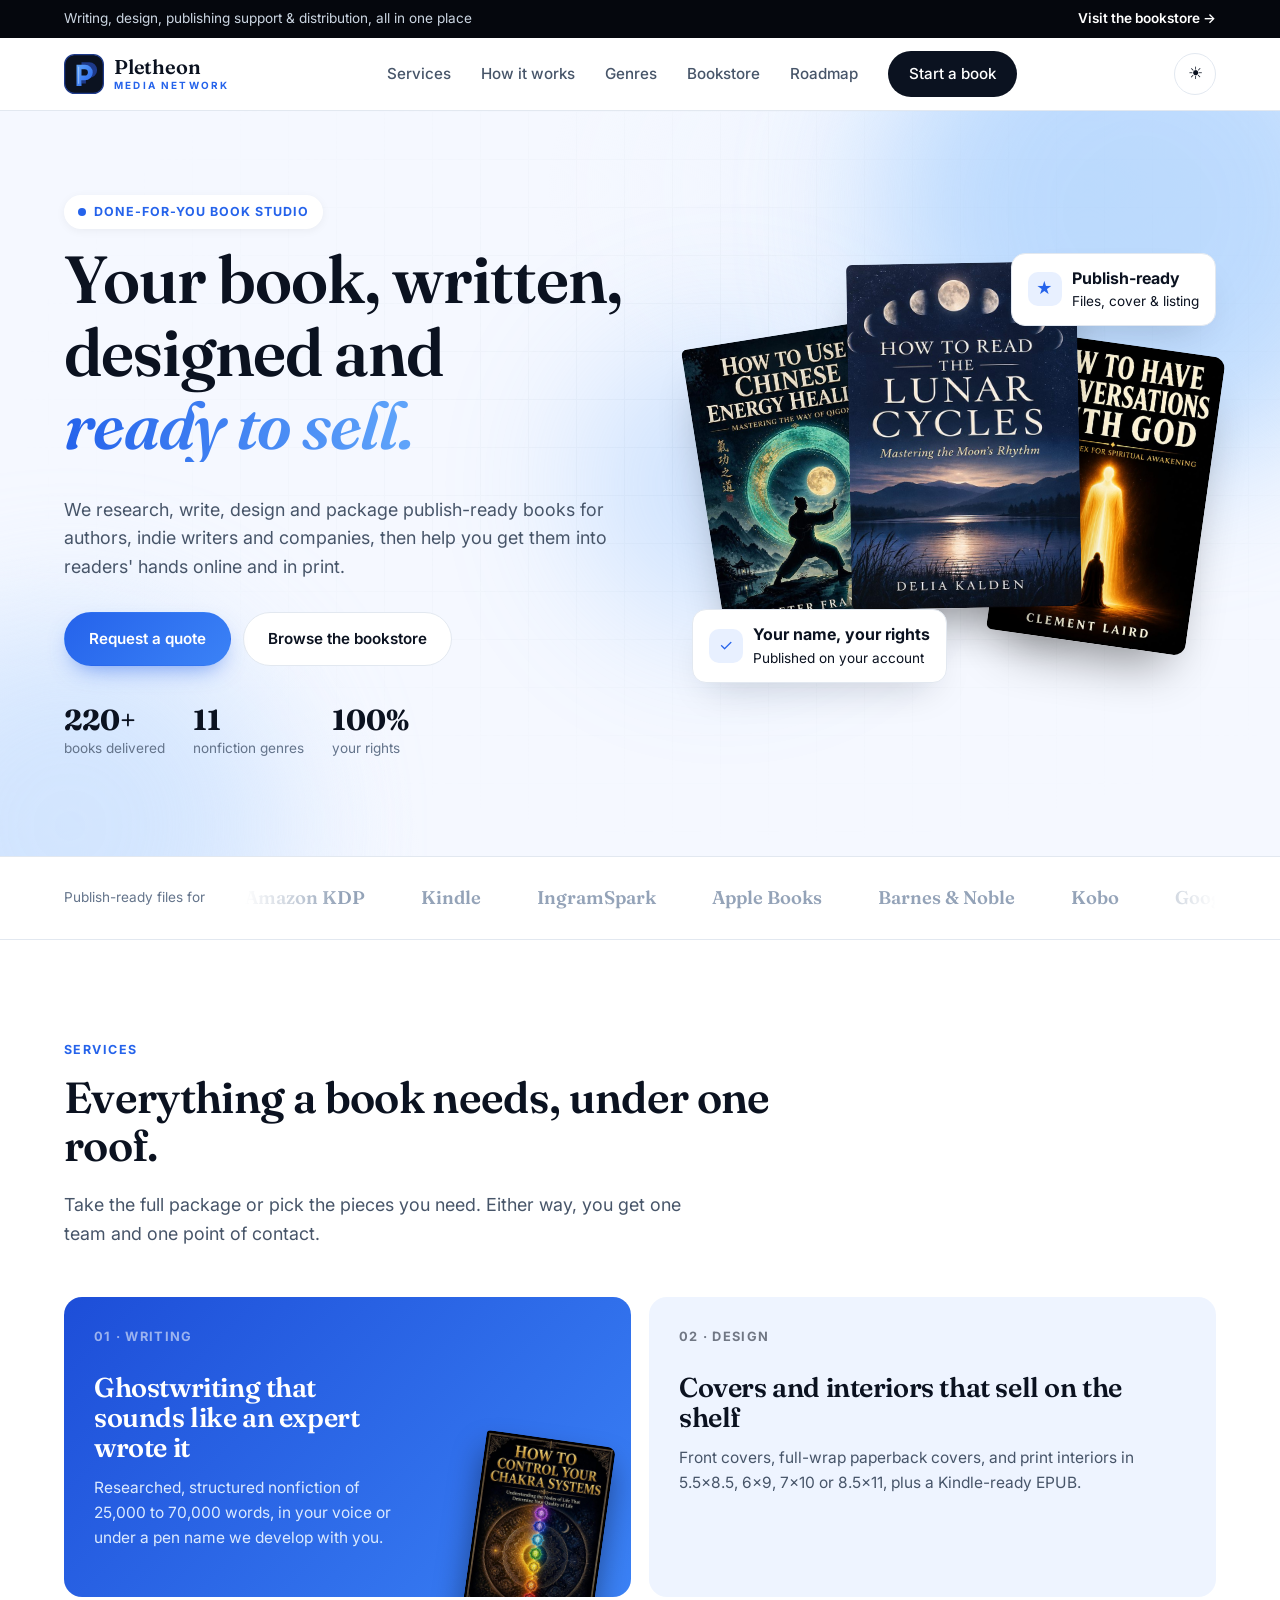
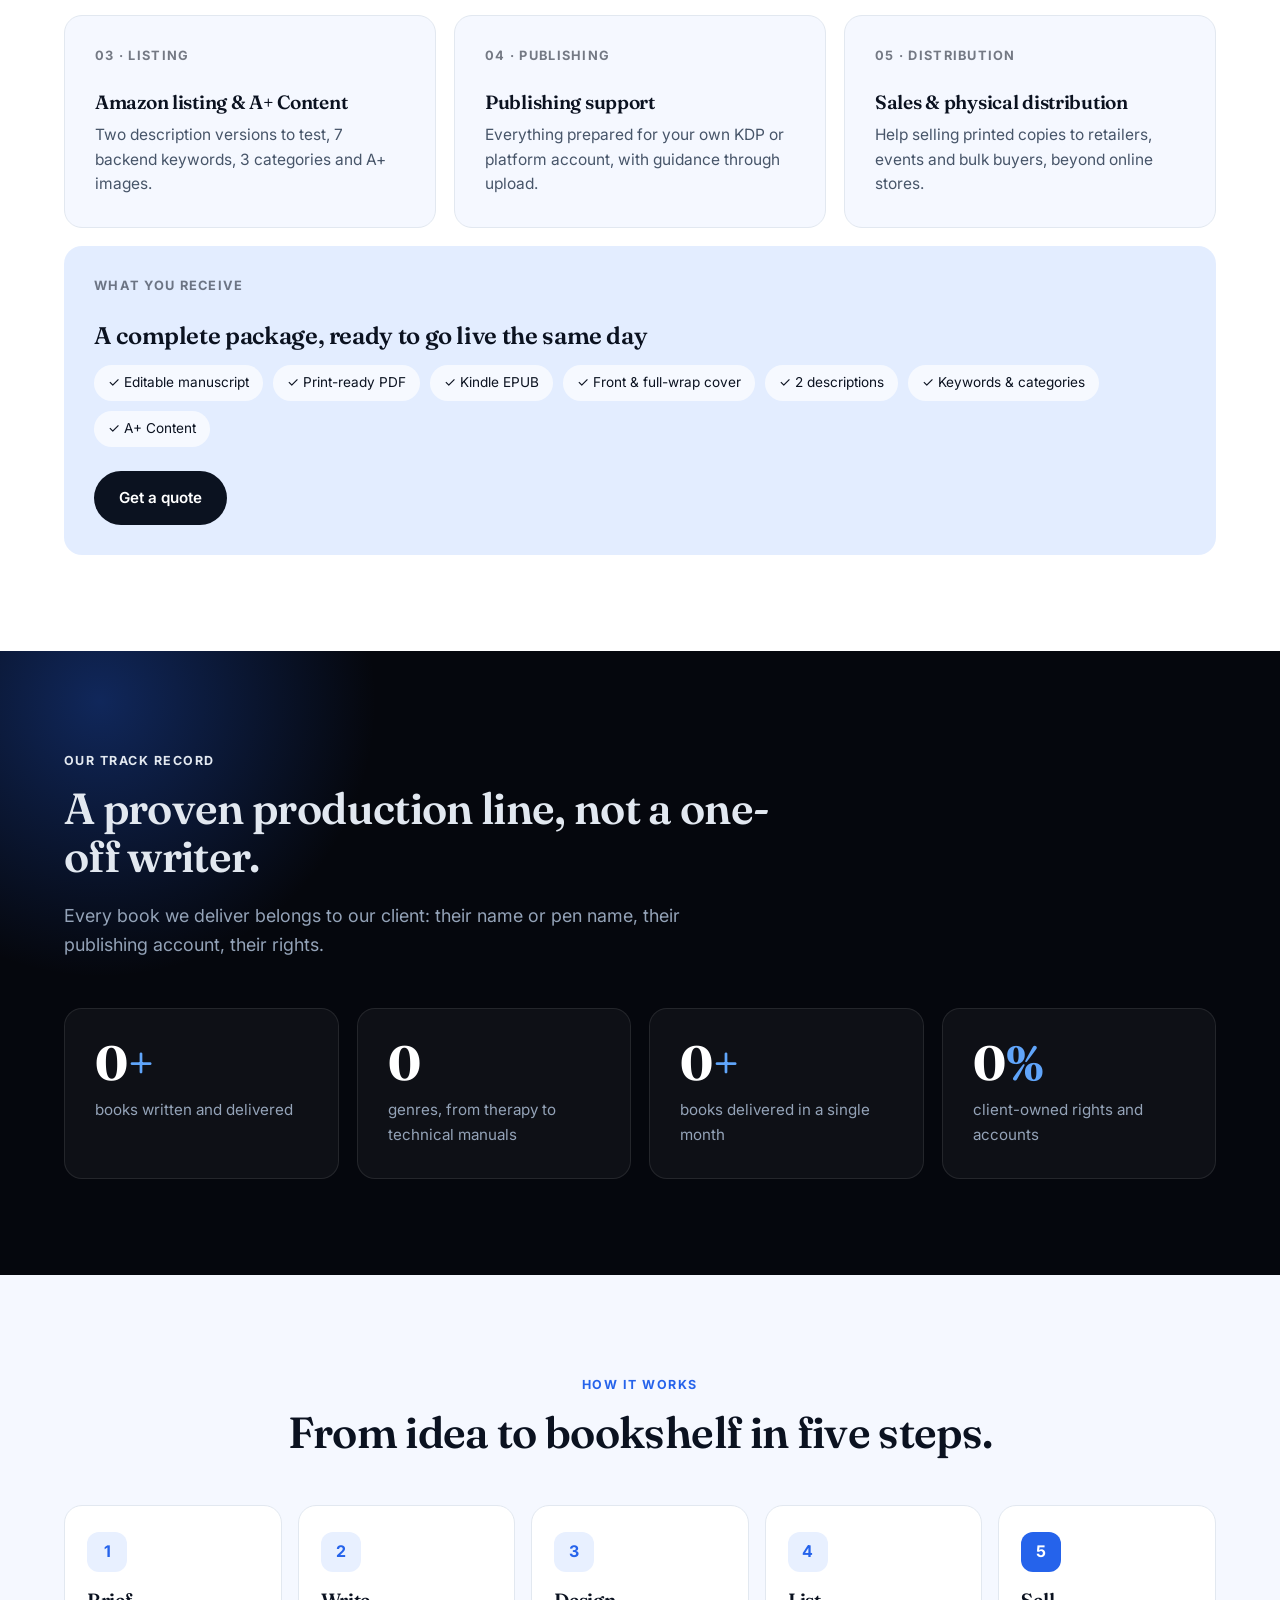
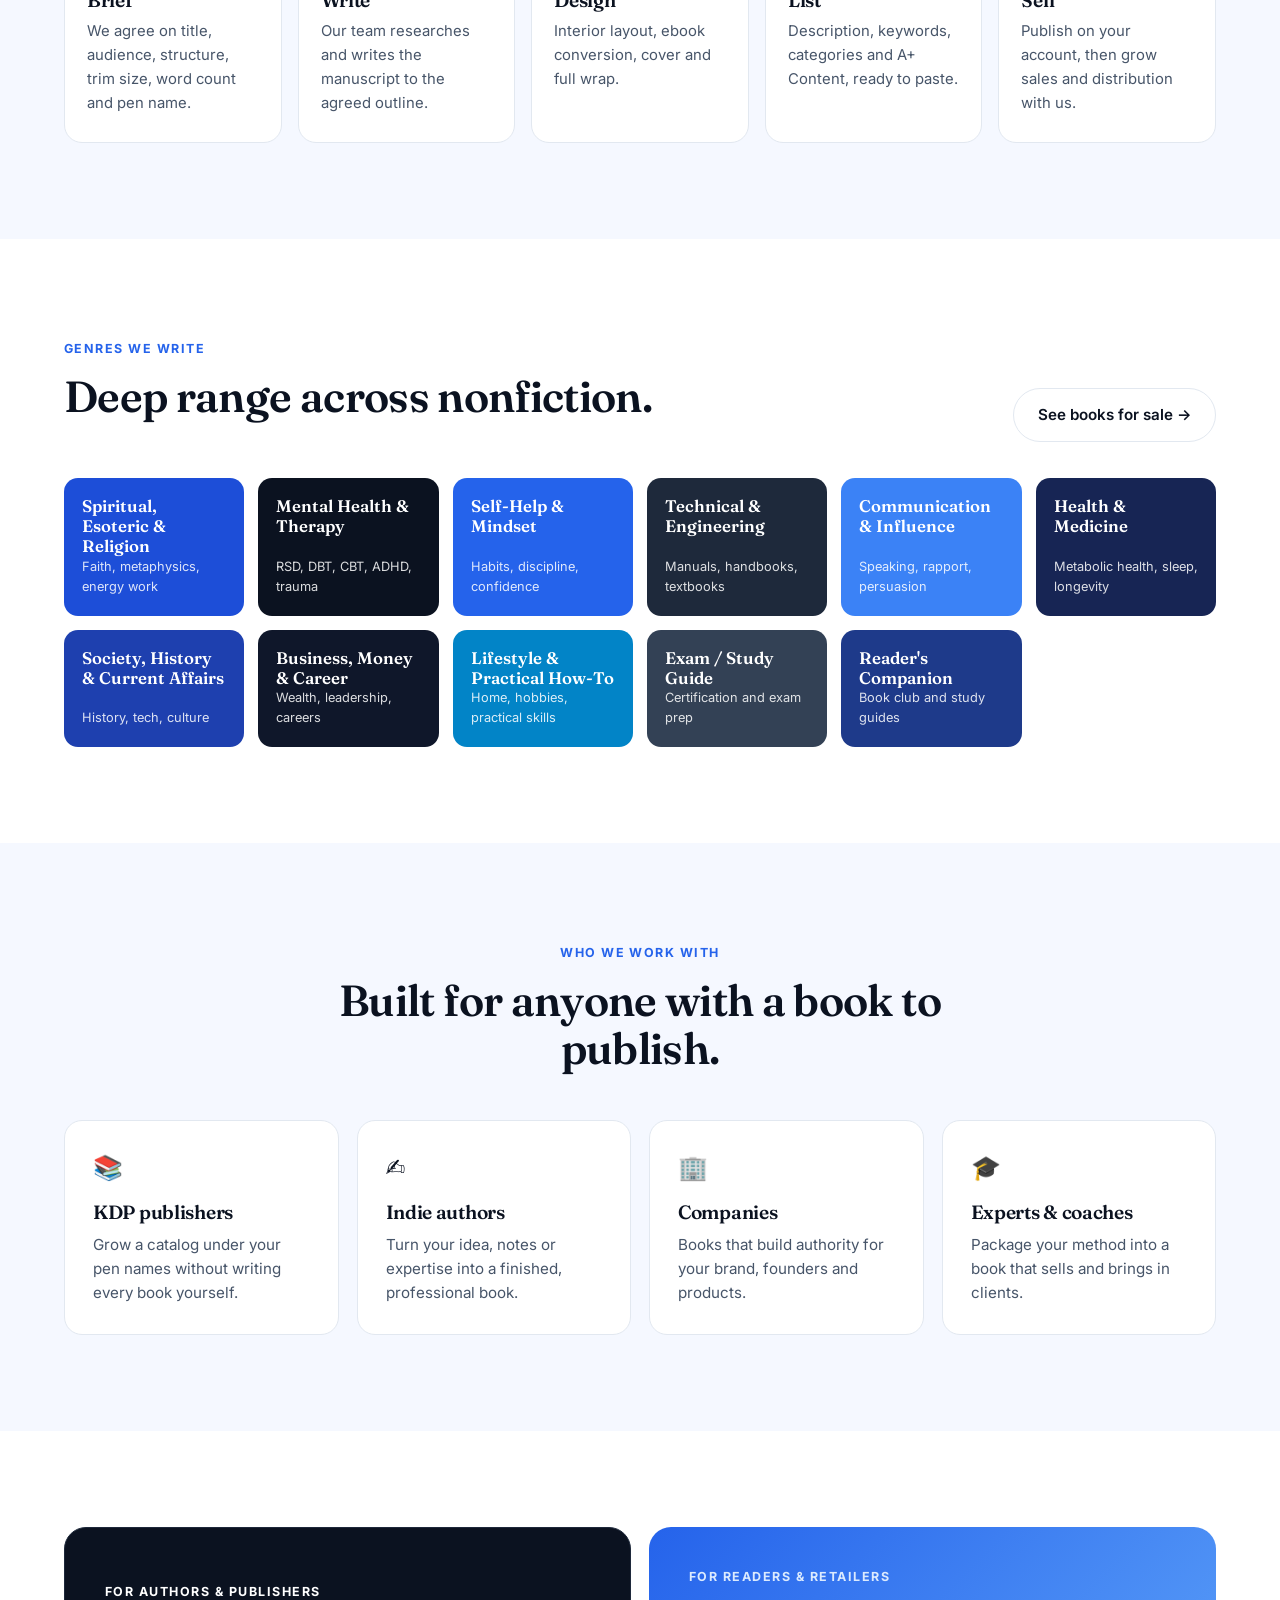
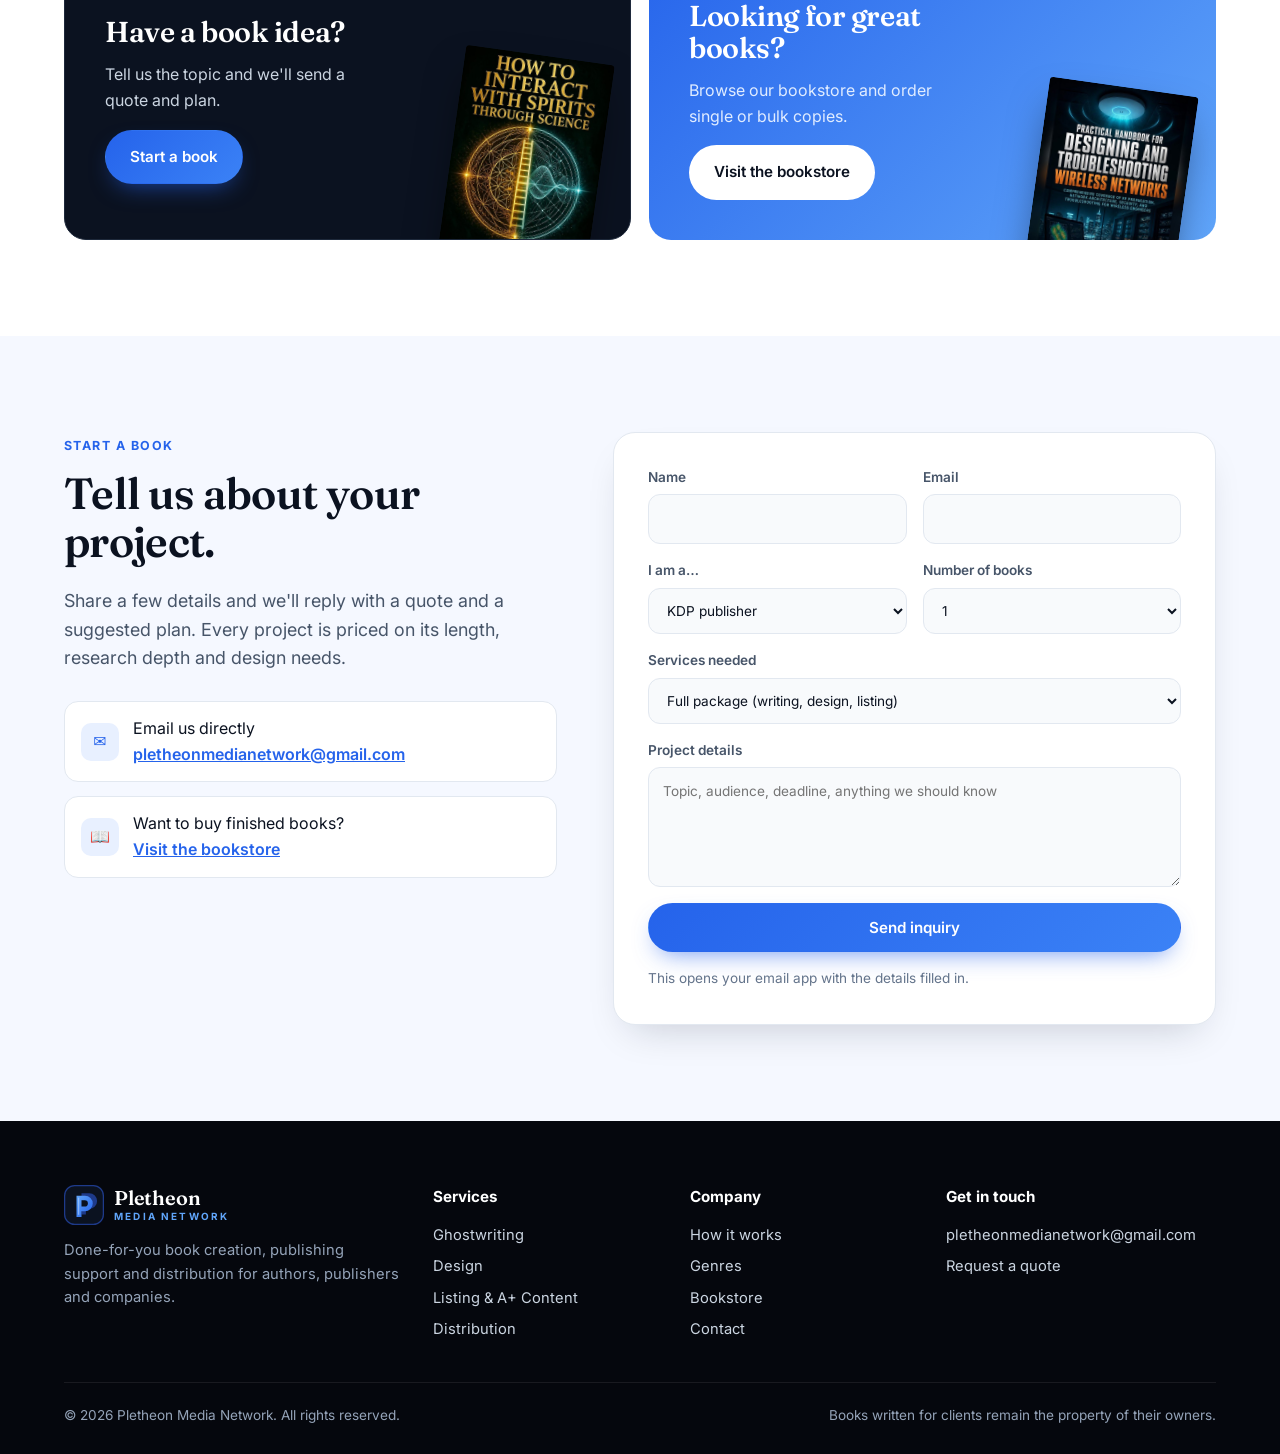
==== commit 3c13c726: "Add private Roadmap page for client projects Same access code as the bookstore. Projects expand into" ====
--- a/index.html
+++ b/index.html
@@ -10,7 +10,7 @@
   <link rel="preconnect" href="https://fonts.gstatic.com" crossorigin>
   <link href="https://fonts.googleapis.com/css2?family=Fraunces:ital,opsz,wght@0,9..144,500;0,9..144,600;1,9..144,500&family=Inter:wght@400;500;600;700&display=swap" rel="stylesheet">
   <script>(function(){try{var t=localStorage.getItem("pmn-theme");if(t)document.documentElement.setAttribute("data-theme",t);}catch(e){}})();</script>
-  <link rel="stylesheet" href="assets/style.css?v=4">
+  <link rel="stylesheet" href="assets/style.css?v=6">
 </head>
 <body>
 <div class="topbar">
@@ -27,6 +27,7 @@
       <a href="#process">How it works</a>
       <a href="#genres">Genres</a>
       <a href="books.html">Bookstore</a>
+      <a href="roadmap.html">Roadmap</a>
       <a class="btn btn-primary" href="#contact">Start a book</a>
     </nav>
     <div class="header-actions"><button class="theme-toggle" type="button" aria-label="Switch light or dark theme" title="Switch theme"><span class="sun">☀</span><span class="moon">☾</span></button><button class="menu-btn" aria-label="Open menu" aria-expanded="false">☰</button></div>
--- a/assets/style.css
+++ b/assets/style.css
@@ -427,3 +427,86 @@
 .gate-card.shake { animation: shake .4s; }
 @keyframes shake { 20%,60% { transform: translateX(-8px); } 40%,80% { transform: translateX(8px); } }
 @media (max-width: 480px) { .gate-card form { flex-direction: column; } }
+
+/* ===== roadmap ===== */
+.rm-hero { padding: 64px 0 28px; background: radial-gradient(700px 400px at 90% 0%, var(--blue-soft), transparent 70%), var(--bg); }
+.rm-stats { display: flex; flex-wrap: wrap; gap: 14px; margin-top: 26px; }
+.rm-stats div { background: var(--card); border: 1px solid var(--line); border-radius: 14px; padding: 14px 18px; min-width: 120px; }
+.rm-stats b { display: block; font-family: var(--serif); font-size: 1.7rem; line-height: 1; color: var(--blue); }
+.rm-stats span { font-size: .82rem; color: var(--muted); }
+.rm-body { padding-top: 24px; }
+.rm-toolbar { display: flex; justify-content: space-between; gap: 16px; flex-wrap: wrap; align-items: center; margin-bottom: 22px; position: sticky; top: 72px; z-index: 5; background: var(--bg); padding: 12px 0; }
+.rm-tabs { display: flex; gap: 6px; flex-wrap: wrap; background: var(--surface); border: 1px solid var(--line); border-radius: 999px; padding: 5px; }
+.rm-tab { border: none; background: transparent; color: var(--ink-soft); font: inherit; font-size: .88rem; font-weight: 600; padding: 8px 14px; border-radius: 999px; cursor: pointer; }
+.rm-tab span { font-size: .75rem; opacity: .7; margin-left: 4px; }
+.rm-tab[aria-selected="true"] { background: var(--blue); color: #fff; }
+.rm-tools { display: flex; gap: 8px; align-items: center; flex-wrap: wrap; }
+.rm-tools input { width: 260px; border-radius: 999px; padding: 10px 16px; background: var(--card); }
+#rm-list { display: grid; gap: 16px; }
+details > summary { list-style: none; cursor: pointer; }
+details > summary::-webkit-details-marker { display: none; }
+.rm-project { background: var(--card); border: 1px solid var(--line); border-radius: 20px; overflow: hidden; transition: box-shadow .3s, border-color .3s; }
+.rm-project[open] { box-shadow: var(--shadow); border-color: color-mix(in srgb, var(--blue) 35%, var(--line)); }
+.rm-head { display: flex; align-items: center; gap: 20px; padding: 22px 26px; }
+.rm-title { flex: 1; min-width: 0; }
+.rm-title h2 { font-size: 1.5rem; margin: 2px 0 8px; }
+.rm-kicker { font-size: .75rem; letter-spacing: .1em; text-transform: uppercase; color: var(--muted); font-weight: 700; }
+.rm-tags { display: flex; gap: 6px; flex-wrap: wrap; }
+.rm-tag { font-size: .75rem; font-weight: 600; padding: 4px 10px; border-radius: 999px; background: var(--blue-soft); color: var(--blue); }
+.rm-tag.muted { background: var(--surface); color: var(--muted); }
+.rm-meta { display: grid; justify-items: end; gap: 6px; min-width: 150px; }
+.rm-meta small { font-size: .78rem; color: var(--muted); }
+.rm-progress { width: 140px; height: 6px; border-radius: 999px; background: var(--line); overflow: hidden; }
+.rm-progress i { display: block; height: 100%; background: linear-gradient(90deg, var(--blue), var(--sky)); border-radius: inherit; }
+.rm-chev { width: 34px; height: 34px; border-radius: 50%; border: 1px solid var(--line); flex: none; position: relative; transition: transform .3s, background .3s; }
+.rm-chev::before { content: ""; position: absolute; left: 50%; top: 45%; width: 8px; height: 8px; border-right: 2px solid var(--ink-soft); border-bottom: 2px solid var(--ink-soft); transform: translate(-50%, -50%) rotate(45deg); }
+details[open] > summary .rm-chev { transform: rotate(180deg); background: var(--blue-soft); }
+.rm-project-body { padding: 0 26px 26px; border-top: 1px solid var(--line); animation: rmOpen .35s ease; }
+@keyframes rmOpen { from { opacity: 0; transform: translateY(-6px); } to { opacity: 1; transform: none; } }
+.rm-summary { margin: 20px 0 0; color: var(--ink-soft); }
+.rm-sub { font-family: var(--sans); font-size: .8rem; letter-spacing: .12em; text-transform: uppercase; color: var(--blue); margin: 26px 0 12px; }
+.rm-series-list { display: grid; gap: 10px; }
+.rm-series { border: 1px solid var(--line); border-radius: 14px; background: var(--surface); }
+.rm-series > summary { display: flex; align-items: center; gap: 14px; padding: 14px 16px; }
+.rm-num { width: 32px; height: 32px; border-radius: 10px; background: var(--blue); color: #fff; display: grid; place-items: center; font-weight: 700; flex: none; }
+.rm-series-name { flex: 1; display: grid; }
+.rm-series-name small { color: var(--muted); font-size: .82rem; }
+.rm-count { font-size: .8rem; color: var(--muted); }
+.rm-series .rm-chev { width: 28px; height: 28px; }
+.rm-series-body { padding: 4px 16px 16px; display: grid; grid-template-columns: .8fr 1.2fr; gap: 16px; animation: rmOpen .3s ease; }
+.rm-author { background: var(--card); border: 1px solid var(--line); border-radius: 12px; padding: 16px; }
+.rm-author h4 { margin: 0 0 10px; font-size: .9rem; }
+.rm-author dl { margin: 0; display: grid; gap: 4px; font-size: .88rem; }
+.rm-author dt { font-weight: 600; color: var(--muted); font-size: .75rem; text-transform: uppercase; letter-spacing: .06em; margin-top: 6px; }
+.rm-author dd { margin: 0; color: var(--ink-soft); }
+.rm-books { list-style: none; margin: 0; padding: 0; display: grid; gap: 8px; }
+.rm-books li { display: flex; gap: 12px; align-items: center; background: var(--card); border: 1px solid var(--line); border-radius: 12px; padding: 12px 14px; }
+.rm-book-no { font-size: .7rem; font-weight: 700; letter-spacing: .08em; text-transform: uppercase; color: var(--blue); white-space: nowrap; }
+.rm-book-main { flex: 1; min-width: 0; display: grid; }
+.rm-book-main small { color: var(--muted); font-size: .82rem; }
+.rm-book-main p { margin: 4px 0 0; font-size: .85rem; color: var(--ink-soft); }
+.st { font-size: .72rem; font-weight: 700; padding: 4px 10px; border-radius: 999px; white-space: nowrap; }
+.st-none { background: var(--surface); color: var(--muted); border: 1px solid var(--line); }
+.st-plan { background: var(--blue-soft); color: var(--blue); }
+.st-active { background: #fef3c7; color: #92400e; }
+.st-review { background: #ede9fe; color: #6d28d9; }
+.st-hold { background: #fee2e2; color: #b91c1c; }
+.st-done { background: #dcfce7; color: #166534; }
+.rm-milestones { list-style: none; padding: 0; margin: 0; display: grid; gap: 8px; }
+.rm-milestones li { display: flex; gap: 12px; align-items: center; font-size: .95rem; }
+.rm-milestones .box { width: 22px; height: 22px; border-radius: 7px; border: 2px solid var(--line); display: grid; place-items: center; font-size: .8rem; color: #fff; flex: none; }
+.rm-milestones li.done .box { background: var(--blue); border-color: var(--blue); }
+.rm-milestones li.done span:not(.box) { text-decoration: line-through; color: var(--muted); }
+.rm-milestones small { margin-left: auto; color: var(--muted); }
+.rm-notes { color: var(--ink-soft); white-space: pre-wrap; }
+.tba { color: var(--muted); font-style: italic; }
+@media (max-width: 760px) {
+  .rm-head { flex-wrap: wrap; padding: 18px; }
+  .rm-meta { justify-items: start; min-width: 0; }
+  .rm-project-body { padding: 0 18px 18px; }
+  .rm-series-body { grid-template-columns: 1fr; }
+  .rm-tools input { width: 100%; }
+  .rm-tools { width: 100%; }
+  .rm-toolbar { position: static; }
+  .rm-books li { flex-wrap: wrap; }
+}
